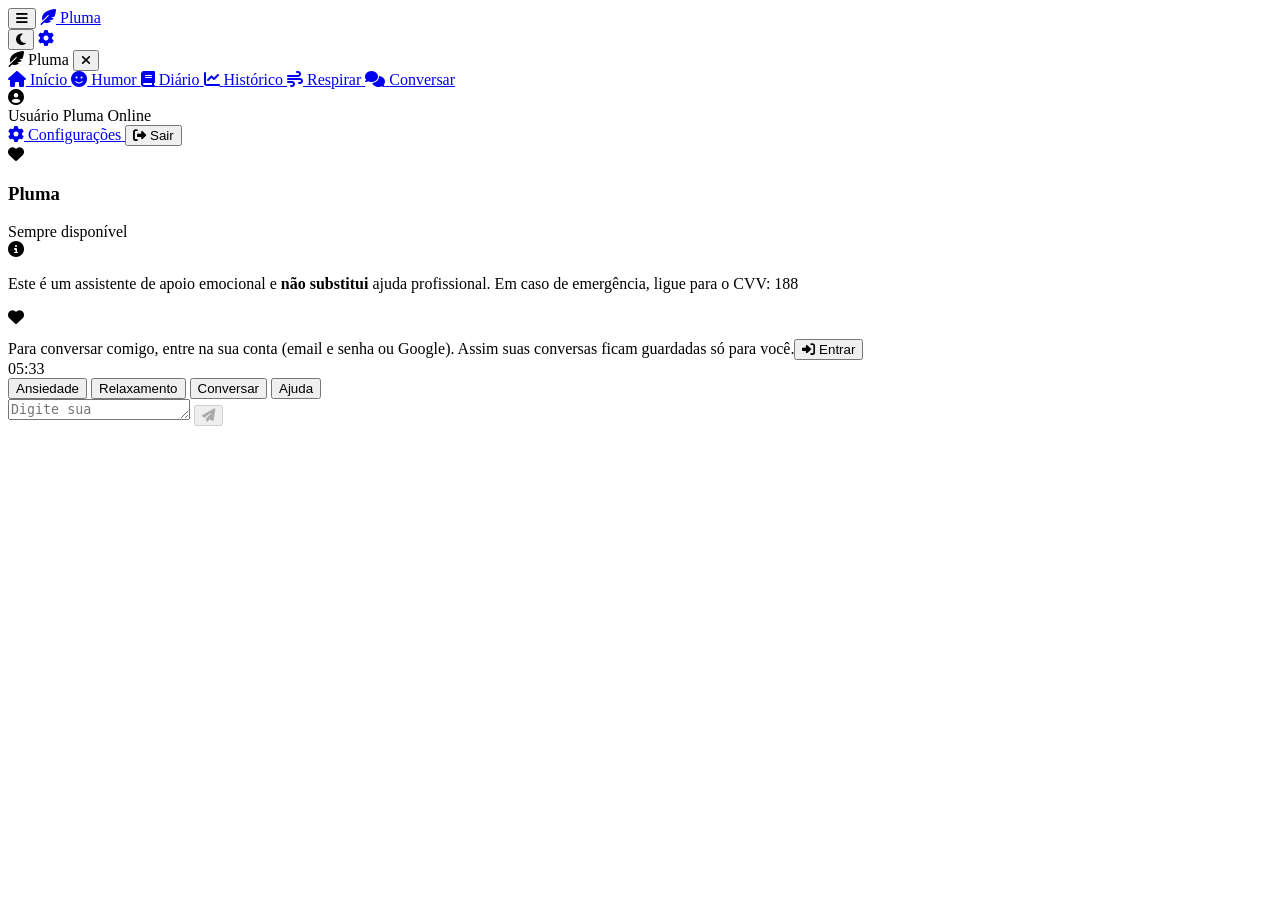
==== chat.html @ 3ab691ee "Merge pull request #3 from projetovivaleve-5org/feat/chat-ia-token Feat/chat ia token" ====
<!DOCTYPE html>
<html lang="pt-BR">
<head>
    <meta charset="UTF-8">
    <meta name="viewport" content="width=device-width, initial-scale=1.0, maximum-scale=1.0, user-scalable=no">
    <meta name="description" content="Pluma - Converse com nosso assistente de apoio emocional.">
    <meta name="theme-color" content="#9DC183">
    
    <title>Pluma - Chat de Apoio</title>
    
    <!-- Fonts -->
    <link rel="preconnect" href="https://fonts.googleapis.com">
    <link rel="preconnect" href="https://fonts.gstatic.com" crossorigin>
    <link href="https://fonts.googleapis.com/css2?family=Poppins:wght@300;400;500;600;700&family=Inter:wght@400;500;600&display=swap" rel="stylesheet">
    
    <!-- Font Awesome -->
    <link rel="stylesheet" href="https://cdnjs.cloudflare.com/ajax/libs/font-awesome/6.5.1/css/all.min.css">
    
    <!-- Styles -->
    <link rel="stylesheet" href="css/style.css">
    <link rel="stylesheet" href="css/chat.css">
    <link rel="stylesheet" href="css/responsive.css">
</head>
<body>
    <!-- Header -->
    <header class="header">
        <div class="header-content">
            <div class="header-left">
                <button class="icon-btn" id="menuToggle" aria-label="Abrir menu" aria-expanded="false" aria-controls="sideMenu">
                    <i class="fas fa-bars"></i>
                </button>
                <a href="index.html" class="logo">
                    <i class="fas fa-feather-alt"></i>
                    Pluma
                </a>
            </div>
            <div class="header-actions">
                <button class="icon-btn" id="themeToggle" aria-label="Alternar modo escuro">
                    <i class="fas fa-moon"></i>
                </button>
                <a href="config.html" class="icon-btn" aria-label="Configurações">
                    <i class="fas fa-cog"></i>
                </a>
            </div>
        </div>
    </header>

    <!-- Menu lateral -->
    <div class="menu-overlay" id="menuOverlay"></div>
    <nav class="side-menu" id="sideMenu" aria-label="Navegação principal" aria-hidden="true">
        <div class="side-menu-header">
            <span class="logo"><i class="fas fa-feather-alt"></i> Pluma</span>
            <button class="icon-btn" id="menuClose" aria-label="Fechar menu">
                <i class="fas fa-times"></i>
            </button>
        </div>

        <div class="side-menu-links">
            <a href="index.html" class="side-link">
                <i class="fas fa-home"></i>
                <span>Início</span>
            </a>
            <a href="humor.html" class="side-link">
                <i class="fas fa-smile"></i>
                <span>Humor</span>
            </a>
            <a href="diario.html" class="side-link">
                <i class="fas fa-book"></i>
                <span>Diário</span>
            </a>
            <a href="historico.html" class="side-link">
                <i class="fas fa-chart-line"></i>
                <span>Histórico</span>
            </a>
            <a href="respirar.html" class="side-link">
                <i class="fas fa-wind"></i>
                <span>Respirar</span>
            </a>
            <a href="chat.html" class="side-link active" aria-current="page">
                <i class="fas fa-comments"></i>
                <span>Conversar</span>
            </a>
        </div>

        <!-- Rodapé do menu -->
        <div class="side-menu-footer">
            <div class="user-profile-summary">
                <div class="user-avatar">
                    <i class="fas fa-user-circle"></i>
                </div>
                <div class="user-info">
                    <span class="user-name" id="sideUserName">Usuário Pluma</span>
                    <span class="user-status">Online</span>
                </div>
            </div>

            <div class="side-footer-actions">
                <a href="config.html" class="side-link">
                    <i class="fas fa-cog"></i>
                    <span>Configurações</span>
                </a>
                <button type="button" class="side-link logout-btn-side"
                    onclick="localStorage.removeItem('pluma_logged_in'); localStorage.removeItem('pluma_user'); window.location.href='login.html';">
                    <i class="fas fa-sign-out-alt"></i>
                    <span>Sair</span>
                </button>
            </div>
        </div>
    </nav>

<!-- Conteúdo Principal -->
    <main class="container">
        <div class="chat-container">
            <!-- Header do Chat -->
            <div class="chat-header">
                <div class="chat-avatar">
                    <i class="fas fa-heart"></i>
                </div>
                <div class="chat-info">
                    <h3>Pluma</h3>
                    <div class="chat-status">
                        <span class="status-dot"></span>
                        <span>Sempre disponível</span>
                    </div>
                </div>
            </div>

            <!-- Aviso -->
            <div class="chat-disclaimer">
                <i class="fas fa-info-circle"></i>
                <p>Este é um assistente de apoio emocional e <strong>não substitui</strong> ajuda profissional. 
                   Em caso de emergência, ligue para o CVV: 188</p>
            </div>

            <!-- Área de Mensagens -->
            <div class="chat-messages" id="chatMessages">
                <!-- Mensagem de boas-vindas -->
                <div class="welcome-message">
                    <span class="welcome-icon">🌸</span>
                    <h3 class="welcome-title">Olá! Eu sou a Pluma</h3>
                    <p class="welcome-text">
                        Estou aqui para te ouvir e oferecer apoio. 
                        Você pode me contar como está se sentindo ou fazer perguntas sobre bem-estar emocional.
                    </p>
                    
                    <!-- Ações Rápidas -->
                    <div class="quick-actions">
                        <button class="quick-action-btn" data-message="Estou me sentindo ansioso">
                            <i class="fas fa-heartbeat"></i>
                            Ansiedade
                        </button>
                        <button class="quick-action-btn" data-message="Estou triste hoje">
                            <i class="fas fa-cloud-rain"></i>
                            Tristeza
                        </button>
                        <button class="quick-action-btn" data-message="Preciso de ajuda">
                            <i class="fas fa-hands-helping"></i>
                            Ajuda
                        </button>
                    </div>
                </div>

                <!-- Indicador de digitando -->
                <div class="typing-indicator" id="typingIndicator">
                    <span class="typing-dot"></span>
                    <span class="typing-dot"></span>
                    <span class="typing-dot"></span>
                </div>
            </div>

            <!-- Sugestões -->
            <div class="chat-suggestions" id="chatSuggestions">
                <button class="suggestion-chip" data-message="Como lidar com a ansiedade?">Ansiedade</button>
                <button class="suggestion-chip" data-message="Técnicas de relaxamento">Relaxamento</button>
                <button class="suggestion-chip" data-message="Preciso conversar">Conversar</button>
                <button class="suggestion-chip" data-message="Links de ajuda">Ajuda</button>
            </div>

            <!-- Input de Mensagem -->
            <div class="chat-input-container">
                <textarea 
                    class="chat-input" 
                    id="chatInput" 
                    placeholder="Digite sua mensagem..."
                    rows="1"
                ></textarea>
                <button class="btn btn-primary send-btn" id="sendBtn" disabled aria-label="Enviar mensagem">
                    <i class="fas fa-paper-plane"></i>
                </button>
            </div>
        </div>
    </main>

    <!-- Scripts -->
    <script>
        // Nome do usuário no rodapé do menu
        document.addEventListener('DOMContentLoaded', function () {
            try {
                var user = JSON.parse(localStorage.getItem('pluma_user') || '{}');
                var el = document.getElementById('sideUserName');
                if (el && user.name) el.textContent = user.name;
            } catch (e) {}
        });
    </script>
    <script src="js/app.js"></script>
    <script src="js/sons.js"></script>
    <!-- ?v=3 evita que o navegador use uma versão antiga em cache -->
    <script src="js/api.js?v=4"></script>
    <script src="js/chat.js?v=4"></script>
</body>
</html>
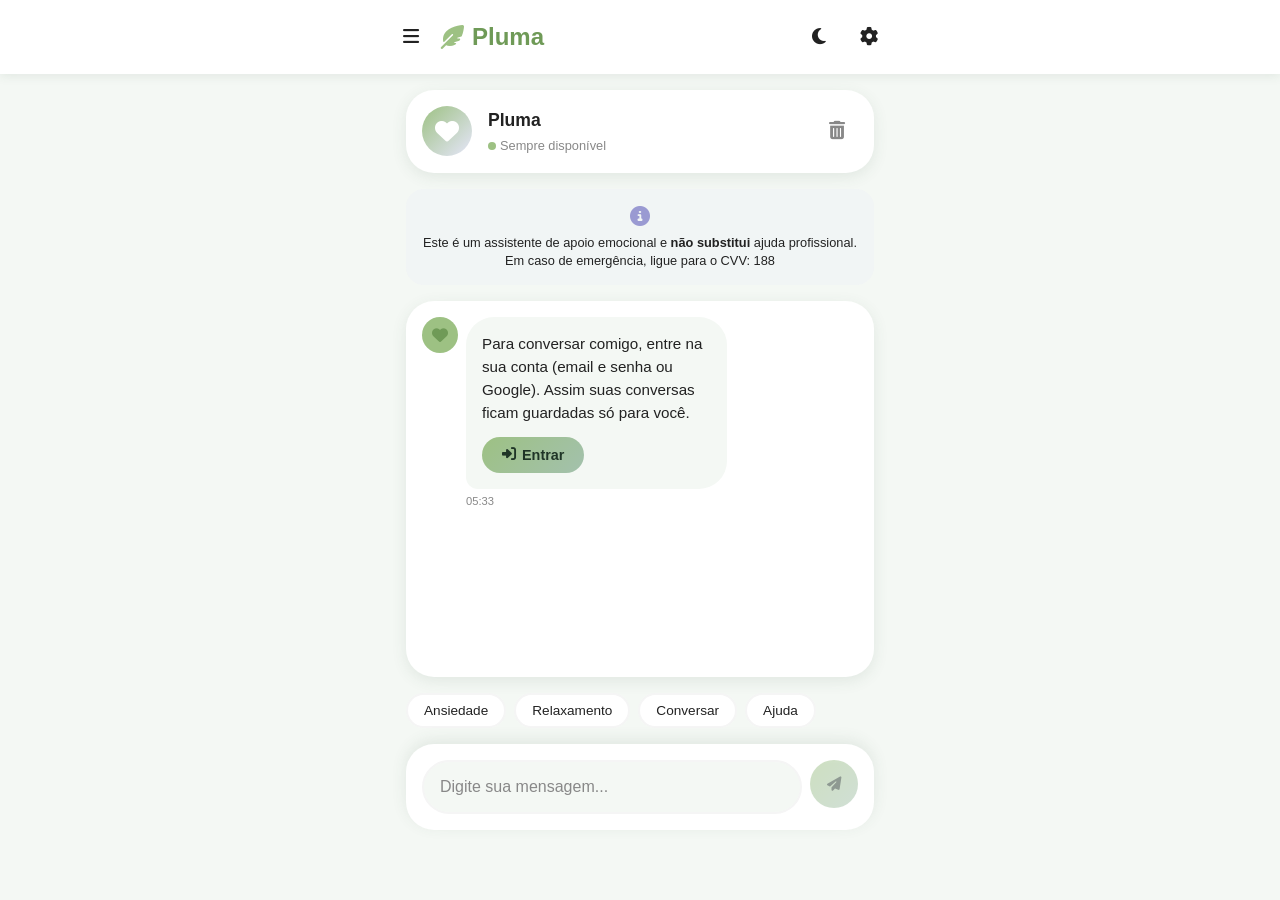
==== commit 6e5a2322: "feat(chat): botão para limpar a conversa com a Pluma - lixeira no cabeçalho do chat (aparece só quan" ====
--- a/chat.html
+++ b/chat.html
@@ -18,7 +18,7 @@
     
     <!-- Styles -->
     <link rel="stylesheet" href="css/style.css">
-    <link rel="stylesheet" href="css/chat.css">
+    <link rel="stylesheet" href="css/chat.css?v=2">
     <link rel="stylesheet" href="css/responsive.css">
 </head>
 <body>
@@ -123,6 +123,10 @@
                         <span>Sempre disponível</span>
                     </div>
                 </div>
+                <button type="button" class="icon-btn chat-limpar-btn" id="clearChatBtn"
+                        aria-label="Limpar conversa" title="Limpar conversa" hidden>
+                    <i class="fas fa-trash-alt"></i>
+                </button>
             </div>
 
             <!-- Aviso -->
@@ -205,7 +209,7 @@
     <script src="js/app.js"></script>
     <script src="js/sons.js"></script>
     <!-- ?v=3 evita que o navegador use uma versão antiga em cache -->
-    <script src="js/api.js?v=4"></script>
-    <script src="js/chat.js?v=4"></script>
+    <script src="js/api.js?v=6"></script>
+    <script src="js/chat.js?v=5"></script>
 </body>
 </html>
--- a/css/style.css
+++ b/css/style.css
@@ -0,0 +1,1359 @@
+/* ============================================
+   PLUMA - Estilos Principais
+   Plataforma de Apoio Emocional
+   ============================================ */
+
+/* Reset e Base */
+* {
+    margin: 0;
+    padding: 0;
+    box-sizing: border-box;
+}
+
+:root {
+    /* Paleta de Cores */
+    --verde-claro: #9DC183;
+    --lilas-claro: #E6E6FA;
+    --branco: #ffffff;
+    --fundo-suave: #F4F8F4;
+    --texto-escuro: #222222;
+    --verde-escuro: #6F9A57;
+    --lilas-escuro: #9A9AD2;
+    --cinza-claro: #f5f5f5;
+    --cinza-medio: #888888;
+    --sombra: rgba(60, 90, 70, 0.10);
+    --salvia: #A3C1AD;
+    --texto-sobre-cor: #1f3527;
+    
+    /* Tipografia */
+    --font-principal: 'Poppins', -apple-system, BlinkMacSystemFont, 'Segoe UI', sans-serif;
+    --font-secundaria: 'Inter', sans-serif;
+    
+    /* Espaçamentos */
+    --espacamento-xs: 0.25rem;
+    --espacamento-sm: 0.5rem;
+    --espacamento-md: 1rem;
+    --espacamento-lg: 1.5rem;
+    --espacamento-xl: 2rem;
+    --espacamento-xxl: 3rem;
+    
+    /* Bordas */
+    --borda-radius-sm: 12px;
+    --borda-radius-md: 18px;
+    --borda-radius-lg: 28px;
+    --borda-radius-xl: 40px;
+    
+    /* Transições */
+    --transicao-rapida: 0.2s ease;
+    --transicao-media: 0.3s ease;
+    --transicao-lenta: 0.5s ease;
+}
+
+/* Dark Mode */
+[data-theme="dark"] {
+    --verde-claro: #6F9A57;
+    --lilas-claro: #6E6EA8;
+    --branco: #1a1a2e;
+    --fundo-suave: #16213e;
+    --texto-escuro: #f0f0f0;
+    --cinza-claro: #2a2a4a;
+    --sombra: rgba(0, 0, 0, 0.3);
+}
+
+html {
+    font-size: 16px;
+    scroll-behavior: smooth;
+}
+
+body {
+    font-family: var(--font-principal);
+    background-color: var(--fundo-suave);
+    color: var(--texto-escuro);
+    line-height: 1.6;
+    min-height: 100vh;
+    padding-bottom: var(--espacamento-xl);
+    transition: background-color var(--transicao-media), color var(--transicao-media);
+}
+
+/* Loader / Splash Screen */
+.splash-screen {
+    position: fixed;
+    top: 0;
+    left: 0;
+    width: 100%;
+    height: 100%;
+    background: linear-gradient(135deg, var(--verde-claro), var(--lilas-claro));
+    display: flex;
+    flex-direction: column;
+    justify-content: center;
+    align-items: center;
+    z-index: 9999;
+    transition: opacity var(--transicao-lenta), visibility var(--transicao-lenta);
+}
+
+.splash-screen.hidden {
+    opacity: 0;
+    visibility: hidden;
+}
+
+.splash-screen .logo {
+    font-size: 3rem;
+    font-weight: 700;
+    color: var(--branco);
+    margin-bottom: var(--espacamento-md);
+    animation: pulse 2s infinite;
+}
+
+.splash-screen .loader {
+    width: 50px;
+    height: 50px;
+    border: 4px solid rgba(255, 255, 255, 0.3);
+    border-top-color: var(--branco);
+    border-radius: 50%;
+    animation: spin 1s linear infinite;
+}
+
+@keyframes spin {
+    to { transform: rotate(360deg); }
+}
+
+@keyframes pulse {
+    0%, 100% { transform: scale(1); }
+    50% { transform: scale(1.05); }
+}
+
+/* Container Principal */
+.container {
+    max-width: 500px;
+    margin: 0 auto;
+    padding: var(--espacamento-md);
+}
+
+/* Header */
+.header {
+    background: var(--branco);
+    padding: var(--espacamento-md) var(--espacamento-lg);
+    box-shadow: 0 2px 10px var(--sombra);
+    position: sticky;
+    top: 0;
+    z-index: 100;
+}
+
+.header-content {
+    max-width: 500px;
+    margin: 0 auto;
+    display: flex;
+    justify-content: space-between;
+    align-items: center;
+}
+
+.header .logo {
+    font-size: 1.5rem;
+    font-weight: 700;
+    color: var(--verde-escuro);
+    text-decoration: none;
+    display: flex;
+    align-items: center;
+    gap: var(--espacamento-sm);
+}
+
+.header .logo i {
+    color: var(--verde-claro);
+}
+
+/* Cards */
+.card {
+    background: var(--branco);
+    border-radius: var(--borda-radius-lg);
+    padding: var(--espacamento-lg);
+    margin-bottom: var(--espacamento-md);
+    box-shadow: 0 4px 15px var(--sombra);
+    transition: transform var(--transicao-rapida), box-shadow var(--transicao-rapida);
+}
+
+.card:hover {
+    transform: translateY(-3px);
+    box-shadow: 0 8px 25px var(--sombra);
+}
+
+.card-header {
+    display: flex;
+    align-items: center;
+    gap: var(--espacamento-md);
+    margin-bottom: var(--espacamento-md);
+}
+
+.card-icon {
+    width: 50px;
+    height: 50px;
+    border-radius: var(--borda-radius-md);
+    display: flex;
+    align-items: center;
+    justify-content: center;
+    font-size: 1.5rem;
+}
+
+.card-icon.verde {
+    background: linear-gradient(135deg, var(--verde-claro), #C4DDB0);
+    color: var(--verde-escuro);
+}
+
+.card-icon.lilas {
+    background: linear-gradient(135deg, var(--lilas-claro), #D3D3F0);
+    color: var(--lilas-escuro);
+}
+
+.card-title {
+    font-size: 1.1rem;
+    font-weight: 600;
+    color: var(--texto-escuro);
+}
+
+.card-subtitle {
+    font-size: 0.85rem;
+    color: var(--cinza-medio);
+}
+
+/* Botões */
+.btn {
+    display: inline-flex;
+    align-items: center;
+    justify-content: center;
+    gap: var(--espacamento-sm);
+    padding: var(--espacamento-md) var(--espacamento-xl);
+    border: none;
+    border-radius: var(--borda-radius-xl);
+    font-family: var(--font-principal);
+    font-size: 1rem;
+    font-weight: 600;
+    cursor: pointer;
+    transition: all var(--transicao-rapida);
+    text-decoration: none;
+}
+
+.btn-primary {
+    background: linear-gradient(135deg, var(--verde-claro), var(--verde-escuro));
+    color: var(--branco);
+}
+
+.btn-primary:hover {
+    transform: translateY(-2px);
+    box-shadow: 0 5px 20px rgba(157, 193, 131, 0.4);
+}
+
+.btn-secondary {
+    background: linear-gradient(135deg, var(--lilas-claro), var(--lilas-escuro));
+    color: var(--branco);
+}
+
+.btn-secondary:hover {
+    transform: translateY(-2px);
+    box-shadow: 0 5px 20px rgba(230, 230, 250, 0.4);
+}
+
+.btn-outline {
+    background: transparent;
+    border: 2px solid var(--verde-claro);
+    color: var(--verde-escuro);
+}
+
+.btn-outline:hover {
+    background: var(--verde-claro);
+    color: var(--branco);
+}
+
+.btn-block {
+    width: 100%;
+}
+
+.btn-sm {
+    padding: var(--espacamento-sm) var(--espacamento-md);
+    font-size: 0.875rem;
+}
+
+/* Inputs */
+.form-group {
+    margin-bottom: var(--espacamento-md);
+}
+
+.form-label {
+    display: block;
+    margin-bottom: var(--espacamento-sm);
+    font-weight: 500;
+    color: var(--texto-escuro);
+}
+
+.form-input {
+    width: 100%;
+    padding: var(--espacamento-md);
+    border: 2px solid var(--cinza-claro);
+    border-radius: var(--borda-radius-md);
+    font-family: var(--font-principal);
+    font-size: 1rem;
+    transition: border-color var(--transicao-rapida), box-shadow var(--transicao-rapida);
+    background: var(--branco);
+    color: var(--texto-escuro);
+}
+
+.form-input:focus {
+    outline: none;
+    border-color: var(--verde-claro);
+    box-shadow: 0 0 0 4px rgba(157, 193, 131, 0.2);
+}
+
+.form-input::placeholder {
+    color: var(--cinza-medio);
+}
+
+.input-icon-wrapper {
+    position: relative;
+}
+
+.input-icon-wrapper .form-input {
+    padding-left: 45px;
+}
+
+.input-icon-wrapper i {
+    position: absolute;
+    left: 15px;
+    top: 50%;
+    transform: translateY(-50%);
+    color: var(--cinza-medio);
+}
+
+/* Textarea */
+.form-textarea {
+    width: 100%;
+    min-height: 120px;
+    padding: var(--espacamento-md);
+    border: 2px solid var(--cinza-claro);
+    border-radius: var(--borda-radius-md);
+    font-family: var(--font-principal);
+    font-size: 1rem;
+    resize: vertical;
+    transition: border-color var(--transicao-rapida);
+    background: var(--branco);
+    color: var(--texto-escuro);
+}
+
+.form-textarea:focus {
+    outline: none;
+    border-color: var(--verde-claro);
+    box-shadow: 0 0 0 4px rgba(157, 193, 131, 0.2);
+}
+
+/* Seções */
+.section {
+    margin-bottom: var(--espacamento-xl);
+}
+
+.section-title {
+    font-size: 1.25rem;
+    font-weight: 600;
+    margin-bottom: var(--espacamento-md);
+    color: var(--texto-escuro);
+}
+
+.section-subtitle {
+    font-size: 0.9rem;
+    color: var(--cinza-medio);
+    margin-bottom: var(--espacamento-lg);
+}
+
+/* Grid de Cards */
+.cards-grid {
+    display: grid;
+    grid-template-columns: repeat(2, 1fr);
+    gap: var(--espacamento-md);
+}
+
+/* Badge */
+.badge {
+    display: inline-block;
+    padding: var(--espacamento-xs) var(--espacamento-sm);
+    border-radius: var(--borda-radius-sm);
+    font-size: 0.75rem;
+    font-weight: 600;
+}
+
+.badge-verde {
+    background: rgba(157, 193, 131, 0.2);
+    color: var(--verde-escuro);
+}
+
+.badge-lilas {
+    background: rgba(230, 230, 250, 0.4);
+    color: var(--lilas-escuro);
+}
+
+/* Alertas */
+.alert {
+    padding: var(--espacamento-md);
+    border-radius: var(--borda-radius-md);
+    margin-bottom: var(--espacamento-md);
+    display: flex;
+    align-items: flex-start;
+    gap: var(--espacamento-md);
+}
+
+.alert-info {
+    background: rgba(157, 193, 131, 0.15);
+    border-left: 4px solid var(--verde-claro);
+}
+
+.alert-warning {
+    background: rgba(230, 230, 250, 0.3);
+    border-left: 4px solid var(--lilas-claro);
+}
+
+.alert i {
+    font-size: 1.25rem;
+    color: var(--verde-escuro);
+}
+
+.alert-content {
+    flex: 1;
+}
+
+.alert-title {
+    font-weight: 600;
+    margin-bottom: var(--espacamento-xs);
+}
+
+.alert-text {
+    font-size: 0.9rem;
+    color: var(--cinza-medio);
+}
+
+/* Mensagem Motivacional */
+.motivational-box {
+    background: linear-gradient(135deg, var(--verde-claro), var(--lilas-claro));
+    border-radius: var(--borda-radius-lg);
+    padding: var(--espacamento-xl);
+    text-align: center;
+    margin-bottom: var(--espacamento-lg);
+    position: relative;
+    overflow: hidden;
+}
+
+.motivational-box::before {
+    content: '"';
+    position: absolute;
+    top: -20px;
+    left: 20px;
+    font-size: 8rem;
+    opacity: 0.1;
+    font-family: Georgia, serif;
+}
+
+.motivational-text {
+    font-size: 1.1rem;
+    font-weight: 500;
+    color: var(--texto-escuro);
+    line-height: 1.6;
+    position: relative;
+    z-index: 1;
+}
+
+.motivational-author {
+    font-size: 0.85rem;
+    color: var(--texto-escuro);
+    opacity: 0.7;
+    margin-top: var(--espacamento-sm);
+}
+
+/* Links Úteis / Cards em Grade */
+.useful-links {
+    display: grid;
+    grid-template-columns: repeat(2, 1fr);
+    gap: var(--espacamento-md);
+}
+
+.useful-link {
+    display: flex;
+    flex-direction: column;
+    align-items: flex-start;
+    gap: var(--espacamento-md);
+    padding: var(--espacamento-lg);
+    background: var(--branco);
+    border-radius: var(--borda-radius-lg);
+    text-decoration: none;
+    color: var(--texto-escuro);
+    transition: all var(--transicao-rapida);
+    box-shadow: 0 4px 15px var(--sombra);
+    border: 1px solid rgba(163, 193, 173, 0.25);
+}
+
+.useful-link:hover {
+    transform: translateY(-4px);
+    box-shadow: 0 8px 25px var(--sombra);
+    border-color: var(--verde-claro);
+}
+
+.useful-link i {
+    width: 48px;
+    height: 48px;
+    border-radius: var(--borda-radius-md);
+    display: flex;
+    align-items: center;
+    justify-content: center;
+    background: var(--verde-claro);
+    color: var(--branco);
+    font-size: 1.25rem;
+    box-shadow: 0 4px 10px rgba(157, 193, 131, 0.3);
+}
+
+.useful-link-content {
+    display: flex;
+    flex-direction: column;
+    gap: var(--espacamento-xs);
+}
+
+.useful-link-title {
+    font-weight: 600;
+    font-size: 1rem;
+}
+
+.useful-link-description {
+    font-size: 0.85rem;
+    color: var(--cinza-medio);
+    line-height: 1.4;
+}
+
+/* Responsividade para telas menores (celular) */
+@media screen and (max-width: 480px) {
+    .useful-links {
+        grid-template-columns: 1fr;
+    }
+}
+/* Disclaimer */
+.disclaimer {
+    background: rgba(230, 230, 250, 0.2);
+    border: 1px solid var(--lilas-claro);
+    border-radius: var(--borda-radius-md);
+    padding: var(--espacamento-md);
+    margin: var(--espacamento-lg) 0;
+    text-align: center;
+}
+
+.disclaimer i {
+    color: var(--lilas-escuro);
+    font-size: 1.5rem;
+    margin-bottom: var(--espacamento-sm);
+}
+
+.disclaimer-text {
+    font-size: 0.85rem;
+    color: var(--texto-escuro);
+    line-height: 1.5;
+}
+
+/* Animações */
+@keyframes fadeIn {
+    from {
+        opacity: 0;
+        transform: translateY(20px);
+    }
+    to {
+        opacity: 1;
+        transform: translateY(0);
+    }
+}
+
+@keyframes slideUp {
+    from {
+        opacity: 0;
+        transform: translateY(30px);
+    }
+    to {
+        opacity: 1;
+        transform: translateY(0);
+    }
+}
+
+.fade-in {
+    animation: fadeIn var(--transicao-media) ease-out;
+}
+
+.slide-up {
+    animation: slideUp var(--transicao-lenta) ease-out;
+}
+
+/* Empty State */
+.empty-state {
+    text-align: center;
+    padding: var(--espacamento-xxl);
+}
+
+.empty-state i {
+    font-size: 4rem;
+    color: var(--cinza-claro);
+    margin-bottom: var(--espacamento-md);
+}
+
+.empty-state-title {
+    font-size: 1.1rem;
+    font-weight: 600;
+    color: var(--texto-escuro);
+    margin-bottom: var(--espacamento-sm);
+}
+
+.empty-state-text {
+    font-size: 0.9rem;
+    color: var(--cinza-medio);
+}
+
+/* Divider */
+.divider {
+    height: 1px;
+    background: var(--cinza-claro);
+    margin: var(--espacamento-lg) 0;
+}
+
+/* Toggle Switch */
+.toggle-wrapper {
+    display: flex;
+    align-items: center;
+    justify-content: space-between;
+    padding: var(--espacamento-md);
+    background: var(--branco);
+    border-radius: var(--borda-radius-md);
+    margin-bottom: var(--espacamento-sm);
+}
+
+.toggle-label {
+    display: flex;
+    align-items: center;
+    gap: var(--espacamento-md);
+}
+
+.toggle-label i {
+    width: 40px;
+    height: 40px;
+    border-radius: 50%;
+    display: flex;
+    align-items: center;
+    justify-content: center;
+    background: var(--cinza-claro);
+    color: var(--texto-escuro);
+}
+
+.toggle-switch {
+    position: relative;
+    width: 52px;
+    height: 28px;
+}
+
+.toggle-switch input {
+    opacity: 0;
+    width: 0;
+    height: 0;
+}
+
+.toggle-slider {
+    position: absolute;
+    cursor: pointer;
+    top: 0;
+    left: 0;
+    right: 0;
+    bottom: 0;
+    background: var(--cinza-claro);
+    border-radius: 28px;
+    transition: var(--transicao-rapida);
+}
+
+.toggle-slider::before {
+    content: '';
+    position: absolute;
+    width: 22px;
+    height: 22px;
+    left: 3px;
+    bottom: 3px;
+    background: var(--branco);
+    border-radius: 50%;
+    transition: var(--transicao-rapida);
+    box-shadow: 0 2px 4px rgba(0, 0, 0, 0.2);
+}
+
+.toggle-switch input:checked + .toggle-slider {
+    background: var(--verde-claro);
+}
+
+.toggle-switch input:checked + .toggle-slider::before {
+    transform: translateX(24px);
+}
+
+/* Utilitários */
+.text-center { text-align: center; }
+.text-left { text-align: left; }
+.text-right { text-align: right; }
+
+.mb-sm { margin-bottom: var(--espacamento-sm); }
+.mb-md { margin-bottom: var(--espacamento-md); }
+.mb-lg { margin-bottom: var(--espacamento-lg); }
+.mb-xl { margin-bottom: var(--espacamento-xl); }
+
+.mt-sm { margin-top: var(--espacamento-sm); }
+.mt-md { margin-top: var(--espacamento-md); }
+.mt-lg { margin-top: var(--espacamento-lg); }
+.mt-xl { margin-top: var(--espacamento-xl); }
+
+.flex { display: flex; }
+.flex-center { display: flex; align-items: center; justify-content: center; }
+.flex-between { display: flex; align-items: center; justify-content: space-between; }
+.flex-column { flex-direction: column; }
+.gap-sm { gap: var(--espacamento-sm); }
+.gap-md { gap: var(--espacamento-md); }
+
+.w-full { width: 100%; }
+.h-full { height: 100%; }
+
+.hidden { display: none !important; }
+.visible { display: block !important; }
+
+
+/* ============================================
+   HEADER: menu | logo | modo escuro + config
+   ============================================ */
+.header-left,
+.header-actions {
+    display: flex;
+    align-items: center;
+    gap: var(--espacamento-sm);
+}
+
+.icon-btn {
+    width: 42px;
+    height: 42px;
+    display: inline-flex;
+    align-items: center;
+    justify-content: center;
+    background: transparent;
+    border: none;
+    border-radius: 50%;
+    color: var(--texto-escuro);
+    font-size: 1.15rem;
+    cursor: pointer;
+    text-decoration: none;
+    transition: background var(--transicao-rapida), color var(--transicao-rapida);
+}
+
+.icon-btn:hover,
+.icon-btn.active {
+    background: rgba(157, 193, 131, 0.18);
+    color: var(--verde-escuro);
+}
+
+.icon-btn:focus-visible,
+.side-link:focus-visible {
+    outline: 3px solid var(--verde-claro);
+    outline-offset: 2px;
+}
+
+/* ============================================
+   MENU LATERAL
+   ============================================ */
+.menu-overlay {
+    position: fixed;
+    inset: 0;
+    background: rgba(0, 0, 0, 0.45);
+    opacity: 0;
+    visibility: hidden;
+    transition: opacity var(--transicao-media), visibility var(--transicao-media);
+    z-index: 1500;
+}
+
+.menu-overlay.open {
+    opacity: 1;
+    visibility: visible;
+}
+
+.side-menu {
+    position: fixed;
+    top: 0;
+    left: 0;
+    bottom: 0;
+    width: min(280px, 82vw);
+    background: var(--branco);
+    box-shadow: 4px 0 24px var(--sombra);
+    transform: translateX(-100%);
+    visibility: hidden;
+    transition: transform var(--transicao-media), visibility var(--transicao-media);
+    z-index: 1600;
+    display: flex;
+    flex-direction: column;
+    overflow-y: auto;
+}
+
+.side-menu.open {
+    transform: translateX(0);
+    visibility: visible;
+}
+
+.side-menu-header {
+    display: flex;
+    align-items: center;
+    justify-content: space-between;
+    padding: var(--espacamento-md) var(--espacamento-lg);
+}
+
+.side-menu-header .logo {
+    font-size: 1.5rem;
+    font-weight: 700;
+    color: var(--verde-escuro);
+    display: flex;
+    align-items: center;
+    gap: var(--espacamento-sm);
+}
+
+.side-menu-header .logo i {
+    color: var(--verde-claro);
+}
+
+.side-menu-links {
+    display: flex;
+    flex-direction: column;
+    gap: var(--espacamento-xs);
+    padding: var(--espacamento-sm) var(--espacamento-md);
+}
+
+.side-link {
+    display: flex;
+    align-items: center;
+    gap: var(--espacamento-md);
+    padding: var(--espacamento-md);
+    border-radius: var(--borda-radius-md);
+    color: var(--texto-escuro);
+    text-decoration: none;
+    font-weight: 500;
+    transition: background var(--transicao-rapida), color var(--transicao-rapida);
+}
+
+.side-link i {
+    width: 24px;
+    text-align: center;
+    font-size: 1.1rem;
+    color: var(--cinza-medio);
+}
+
+.side-link:hover {
+    background: rgba(157, 193, 131, 0.12);
+}
+
+.side-link.active {
+    background: rgba(157, 193, 131, 0.2);
+    color: var(--verde-escuro);
+}
+
+.side-link.active i {
+    color: var(--verde-escuro);
+}
+
+body.menu-open {
+    overflow: hidden;
+}
+
+/* Data (página Humor), agora abaixo do header */
+.date-bar {
+    padding-bottom: 0;
+}
+
+
+/* ============================================
+   TEMA 2 — paleta #A3C1AD · #9DC183 · #E6E6FA
+   cards mais arredondados e modernos
+   ============================================ */
+.splash-screen { background: linear-gradient(135deg, #A3C1AD, #E6E6FA); }
+.splash-screen .logo { color: #2f4a38; }
+
+.btn-primary {
+    background: linear-gradient(135deg, #9DC183, #A3C1AD);
+    color: var(--texto-sobre-cor);
+}
+.btn-secondary {
+    background: linear-gradient(135deg, #E6E6FA, #C9C9EE);
+    color: #2d2d5a;
+}
+.btn-outline:hover { color: var(--texto-sobre-cor); }
+
+.motivational-box {
+    background: linear-gradient(135deg, #A3C1AD 0%, #9DC183 55%, #E6E6FA 130%);
+    border-radius: 32px;
+    box-shadow: 0 12px 32px rgba(157, 193, 131, 0.35);
+}
+.motivational-box .motivational-text,
+.motivational-box .motivational-author { color: #1f3527; }
+
+/* Cards gerais */
+.card {
+    border-radius: 28px;
+    border: 1px solid rgba(163, 193, 173, 0.25);
+    box-shadow: 0 10px 30px var(--sombra);
+}
+.card:hover { transform: translateY(-4px); box-shadow: 0 16px 38px var(--sombra); }
+.card:active { transform: scale(0.98); }
+a.card { text-decoration: none; color: inherit; }
+
+/* Acesso rápido */
+.cards-grid { gap: var(--espacamento-md); }
+.cards-grid .card {
+    display: flex;
+    flex-direction: column;
+    margin-bottom: 0;
+    padding: 20px;
+    position: relative;
+    overflow: hidden;
+}
+.cards-grid .card-header { margin-bottom: 14px; }
+.cards-grid .card-icon {
+    width: 56px;
+    height: 56px;
+    border-radius: 20px;
+    font-size: 1.5rem;
+    box-shadow: 0 6px 14px rgba(157, 193, 131, 0.25);
+}
+.cards-grid .card:has(.card-icon.verde) {
+    background: linear-gradient(160deg, var(--branco) 40%, rgba(163, 193, 173, 0.35));
+}
+.cards-grid .card:has(.card-icon.lilas) {
+    background: linear-gradient(160deg, var(--branco) 40%, rgba(230, 230, 250, 0.7));
+}
+[data-theme="dark"] .cards-grid .card:has(.card-icon.verde) {
+    background: linear-gradient(160deg, var(--branco) 40%, rgba(163, 193, 173, 0.18));
+}
+[data-theme="dark"] .cards-grid .card:has(.card-icon.lilas) {
+    background: linear-gradient(160deg, var(--branco) 40%, rgba(230, 230, 250, 0.14));
+}
+.cards-grid .card-title { font-size: 1.05rem; }
+
+/* Card largo horizontal (Conversar) */
+.cards-grid .card-wide {
+    grid-column: 1 / -1;
+    flex-direction: row;
+    align-items: center;
+    gap: 16px;
+}
+.cards-grid .card-wide .card-header { margin-bottom: 0; }
+.cards-grid .card-wide::after {
+    content: "\f054";
+    font-family: "Font Awesome 6 Free";
+    font-weight: 900;
+    margin-left: auto;
+    color: var(--verde-escuro);
+    font-size: 0.9rem;
+}
+
+/* ---------- Registrar Humor: card em destaque ---------- */
+.cards-grid .card-humor {
+    grid-column: 1 / -1;
+    flex-direction: row;
+    align-items: center;
+    gap: 18px;
+    padding: 24px;
+    border: none;
+    border-radius: 32px;
+    background: linear-gradient(135deg, #A3C1AD 0%, #9DC183 60%, #E6E6FA 140%);
+    box-shadow: 0 14px 34px rgba(157, 193, 131, 0.4);
+}
+.cards-grid .card-humor::before,
+.cards-grid .card-humor::after {
+    content: "";
+    position: absolute;
+    border-radius: 50%;
+    background: rgba(255, 255, 255, 0.22);
+    pointer-events: none;
+}
+.cards-grid .card-humor::before { width: 150px; height: 150px; right: -40px; top: -50px; }
+.cards-grid .card-humor::after  { width: 90px; height: 90px; right: 40px; bottom: -45px; }
+.cards-grid .card-humor:hover { box-shadow: 0 20px 44px rgba(157, 193, 131, 0.5); }
+
+.humor-badge {
+    flex-shrink: 0;
+    width: 76px;
+    height: 76px;
+    border-radius: 50%;
+    background: rgba(255, 255, 255, 0.6);
+    display: flex;
+    align-items: center;
+    justify-content: center;
+    font-size: 2.4rem;
+    box-shadow: 0 8px 20px rgba(31, 53, 39, 0.12);
+    animation: humor-float 3.2s ease-in-out infinite;
+}
+@keyframes humor-float {
+    0%, 100% { transform: translateY(0); }
+    50% { transform: translateY(-5px); }
+}
+.humor-body { position: relative; z-index: 1; min-width: 0; }
+.cards-grid .card-humor .card-title { color: #1f3527; font-size: 1.2rem; }
+.cards-grid .card-humor .card-subtitle { color: rgba(31, 53, 39, 0.75); }
+.humor-faces { display: flex; gap: 6px; margin-top: 12px; flex-wrap: wrap; }
+.humor-faces span {
+    width: 34px;
+    height: 34px;
+    border-radius: 50%;
+    background: rgba(255, 255, 255, 0.55);
+    display: flex;
+    align-items: center;
+    justify-content: center;
+    font-size: 1.1rem;
+    transition: transform var(--transicao-rapida);
+}
+.card-humor:hover .humor-faces span { transform: translateY(-3px) scale(1.1); }
+.card-humor:hover .humor-faces span:nth-child(2) { transition-delay: 0.04s; }
+.card-humor:hover .humor-faces span:nth-child(3) { transition-delay: 0.08s; }
+.card-humor:hover .humor-faces span:nth-child(4) { transition-delay: 0.12s; }
+.card-humor:hover .humor-faces span:nth-child(5) { transition-delay: 0.16s; }
+.humor-cta {
+    display: inline-flex;
+    align-items: center;
+    gap: 8px;
+    margin-top: 14px;
+    padding: 9px 18px;
+    border-radius: 999px;
+    background: #fff;
+    color: #3d6b2f;
+    font-weight: 600;
+    font-size: 0.9rem;
+    box-shadow: 0 6px 16px rgba(31, 53, 39, 0.12);
+}
+.card-humor:hover .humor-cta i { transform: translateX(3px); }
+.humor-cta i { transition: transform var(--transicao-rapida); }
+
+@media (max-width: 380px) {
+    .cards-grid .card-humor { flex-direction: column; align-items: flex-start; }
+}
+@media (prefers-reduced-motion: reduce) {
+    .humor-badge { animation: none; }
+}
+
+
+/* ============================================
+   BOTÕES MENORES
+   ============================================ */
+.btn {
+    padding: 10px 20px;
+    font-size: 0.9rem;
+    gap: 6px;
+}
+.btn-sm {
+    padding: 6px 12px;
+    font-size: 0.8rem;
+}
+.btn.new-entry-btn {
+    padding: 8px 14px;
+    font-size: 0.85rem;
+}
+
+/* ============================================
+   CARDS MINI (mesmo estilo do Registrar Humor)
+   ============================================ */
+.cards-grid .card.card-mini {
+    position: relative;
+    display: flex;
+    flex-direction: column;
+    align-items: flex-start;
+    gap: 2px;
+    width: 100%;
+    min-height: 118px;
+    padding: 14px 14px 12px;
+    border: none;
+    border-radius: 24px;
+    overflow: hidden;
+    text-align: left;
+    font: inherit;
+    cursor: pointer;
+    color: #1f3527;
+    box-shadow: 0 8px 22px rgba(157, 193, 131, 0.28);
+}
+.cards-grid .card.card-mini::before {
+    content: "";
+    position: absolute;
+    width: 90px;
+    height: 90px;
+    right: -26px;
+    top: -30px;
+    border-radius: 50%;
+    background: rgba(255, 255, 255, 0.28);
+    pointer-events: none;
+}
+.cards-grid .card.card-mini .card-title {
+    font-size: 0.95rem;
+    line-height: 1.25;
+    color: #1f3527;
+    position: relative;
+}
+.cards-grid .card.card-mini .card-subtitle {
+    font-size: 0.74rem;
+    line-height: 1.3;
+    color: rgba(31, 53, 39, 0.72);
+    position: relative;
+    padding-right: 26px;
+}
+.mini-badge {
+    width: 40px;
+    height: 40px;
+    margin-bottom: 8px;
+    border-radius: 50%;
+    background: rgba(255, 255, 255, 0.6);
+    display: flex;
+    align-items: center;
+    justify-content: center;
+    font-size: 1.3rem;
+    box-shadow: 0 4px 10px rgba(31, 53, 39, 0.1);
+    position: relative;
+}
+.mini-go {
+    position: absolute;
+    right: 12px;
+    bottom: 10px;
+    width: 26px;
+    height: 26px;
+    border-radius: 50%;
+    background: rgba(255, 255, 255, 0.7);
+    color: #3d6b2f;
+    display: flex;
+    align-items: center;
+    justify-content: center;
+    font-size: 0.85rem;
+    font-weight: 700;
+    transition: transform var(--transicao-rapida);
+}
+.card-mini:hover .mini-go { transform: translateX(3px); }
+
+.cards-grid .card.mini-lilas  { background: linear-gradient(135deg, #E6E6FA 0%, #CFCFF0 100%); }
+.cards-grid .card.mini-salvia { background: linear-gradient(135deg, #A3C1AD 0%, #C3D9CA 100%); }
+.cards-grid .card.mini-verde  { background: linear-gradient(135deg, #9DC183 0%, #C2DBAF 100%); }
+.cards-grid .card.mini-sons   { background: linear-gradient(135deg, #E6E6FA 0%, #A3C1AD 100%); }
+
+/* ============================================
+   SONS RELAXANTES — botão no header + painel
+   ============================================ */
+.icon-btn { position: relative; }
+.icon-btn.tocando { color: var(--verde-escuro); background: rgba(157, 193, 131, 0.22); }
+.icon-btn.tocando::after {
+    content: "";
+    position: absolute;
+    top: 6px;
+    right: 6px;
+    width: 8px;
+    height: 8px;
+    border-radius: 50%;
+    background: var(--verde-claro);
+    animation: som-pulso 1.6s ease-in-out infinite;
+}
+@keyframes som-pulso {
+    0%, 100% { transform: scale(1); opacity: 1; }
+    50% { transform: scale(1.5); opacity: 0.5; }
+}
+
+.som-panel {
+    position: fixed;
+    top: 66px;
+    right: 12px;
+    width: min(340px, calc(100vw - 24px));
+    max-height: calc(100vh - 90px);
+    overflow-y: auto;
+    padding: 18px;
+    border-radius: 28px;
+    background: var(--branco);
+    color: var(--texto-escuro);
+    border: 1px solid rgba(163, 193, 173, 0.3);
+    box-shadow: 0 20px 50px rgba(0, 0, 0, 0.22);
+    z-index: 1700;
+    opacity: 0;
+    visibility: hidden;
+    transform: translateY(-8px) scale(0.98);
+    transform-origin: top right;
+    transition: opacity var(--transicao-rapida), transform var(--transicao-rapida), visibility var(--transicao-rapida);
+}
+.som-panel.open { opacity: 1; visibility: visible; transform: none; }
+
+.som-head {
+    display: flex;
+    align-items: center;
+    justify-content: space-between;
+    margin-bottom: 4px;
+}
+.som-head strong { font-size: 1.05rem; }
+.som-status {
+    min-height: 1.2em;
+    margin-bottom: 12px;
+    font-size: 0.78rem;
+    color: var(--cinza-medio);
+}
+.som-lista { display: flex; flex-direction: column; gap: 8px; }
+.som-item {
+    display: flex;
+    align-items: center;
+    gap: 12px;
+    width: 100%;
+    padding: 10px 12px;
+    border: 2px solid transparent;
+    border-radius: 20px;
+    background: var(--cinza-claro);
+    color: inherit;
+    font: inherit;
+    text-align: left;
+    cursor: pointer;
+    transition: background var(--transicao-rapida), border-color var(--transicao-rapida), transform var(--transicao-rapida);
+}
+.som-item:hover { transform: translateY(-1px); }
+.som-item[aria-pressed="true"] {
+    background: rgba(157, 193, 131, 0.25);
+    border-color: var(--verde-claro);
+}
+.som-emoji {
+    flex-shrink: 0;
+    width: 42px;
+    height: 42px;
+    border-radius: 50%;
+    background: linear-gradient(135deg, #E6E6FA, #A3C1AD);
+    display: flex;
+    align-items: center;
+    justify-content: center;
+    font-size: 1.3rem;
+}
+.som-texto { display: flex; flex-direction: column; min-width: 0; flex: 1; }
+.som-nome { font-weight: 600; font-size: 0.92rem; }
+.som-desc { font-size: 0.75rem; color: var(--cinza-medio); }
+.som-eq { display: none; align-items: flex-end; gap: 2px; height: 16px; }
+.som-item[aria-pressed="true"] .som-eq { display: flex; }
+.som-eq i {
+    width: 3px;
+    height: 100%;
+    border-radius: 2px;
+    background: var(--verde-escuro);
+    transform-origin: bottom;
+    animation: som-eq 1s ease-in-out infinite;
+}
+.som-eq i:nth-child(2) { animation-delay: 0.2s; }
+.som-eq i:nth-child(3) { animation-delay: 0.4s; }
+@keyframes som-eq {
+    0%, 100% { transform: scaleY(0.3); }
+    50% { transform: scaleY(1); }
+}
+.som-controles {
+    display: flex;
+    align-items: center;
+    gap: 10px;
+    margin-top: 14px;
+}
+.som-controles input[type="range"] { flex: 1; accent-color: var(--verde-escuro); }
+.som-vol-ico { font-size: 1rem; }
+.som-parar {
+    padding: 6px 14px;
+    border: 2px solid var(--verde-claro);
+    border-radius: 999px;
+    background: transparent;
+    color: var(--verde-escuro);
+    font: inherit;
+    font-size: 0.8rem;
+    font-weight: 600;
+    cursor: pointer;
+}
+.som-parar:hover { background: var(--verde-claro); color: var(--texto-sobre-cor); }
+.som-parar:disabled { opacity: 0.4; cursor: default; }
+@media (prefers-reduced-motion: reduce) {
+    .som-eq i, .icon-btn.tocando::after { animation: none; }
+}
+
+/* Estilização dos ícones do Font Awesome nas badges */
+.mini-badge i,
+.humor-badge i,
+.humor-faces span i {
+    color: var(--verde-escuro);
+    font-size: 1.1rem;
+}
+
+.humor-badge i {
+    font-size: 2.2rem;
+    color: #1f3527;
+}
+
+.humor-faces span {
+    display: flex;
+    align-items: center;
+    justify-content: center;
+}
+/* Rodapé do Menu Lateral */
+.side-menu {
+    display: flex;
+    flex-direction: column;
+}
+
+.side-menu-links {
+    flex: 1;
+    overflow-y: auto;
+}
+
+.side-menu-footer {
+    padding: var(--espacamento-md);
+    border-top: 1px solid rgba(255, 255, 255, 0.1);
+    display: flex;
+    flex-direction: column;
+    gap: var(--espacamento-md);
+    margin-top: auto;
+}
+
+.user-profile-summary {
+    display: flex;
+    align-items: center;
+    gap: var(--espacamento-sm);
+    padding: var(--espacamento-xs) 0;
+}
+
+.user-avatar i {
+    font-size: 2rem;
+    color: var(--verde-claro);
+}
+
+.user-info {
+    display: flex;
+    flex-direction: column;
+}
+
+.user-name {
+    font-size: 0.9rem;
+    font-weight: 600;
+    color: var(--texto-escuro);
+}
+
+.user-status {
+    font-size: 0.75rem;
+    color: var(--cinza-medio);
+}
+
+.side-footer-actions {
+    display: flex;
+    flex-direction: column;
+    gap: var(--espacamento-xs);
+}
+
+.logout-btn-side {
+    width: 100%;
+    background: none;
+    border: none;
+    cursor: pointer;
+    color: #e74c3c !important;
+    text-align: left;
+    font-family: inherit;
+}
+
+.logout-btn-side:hover {
+    background: rgba(231, 76, 60, 0.1) !important;
+}
+.site-footer {
+    text-align: center;
+    padding: 1.5rem 1rem 2rem;
+}
+
+.site-footer a {
+    font-size: 0.85rem;
+    color: var(--cinza-medio);
+    text-decoration: none;
+}
+
+.site-footer a:hover {
+    text-decoration: underline;
+}
--- a/css/chat.css
+++ b/css/chat.css
@@ -0,0 +1,440 @@
+/* ============================================
+   PLUMA - Estilos do Chat
+   ============================================ */
+
+/* Container Principal */
+.chat-container {
+    display: flex;
+    flex-direction: column;
+    height: calc(100vh - 160px);
+    max-height: calc(100vh - 160px);
+}
+
+/* Header do Chat */
+.chat-header {
+    background: var(--branco);
+    padding: var(--espacamento-md);
+    border-radius: var(--borda-radius-lg);
+    margin-bottom: var(--espacamento-md);
+    box-shadow: 0 4px 15px var(--sombra);
+    display: flex;
+    align-items: center;
+    gap: var(--espacamento-md);
+}
+
+/* botão de limpar fica no canto direito do cabeçalho */
+.chat-limpar-btn {
+    margin-left: auto;
+    color: var(--cinza-medio);
+}
+
+.chat-limpar-btn:hover {
+    background: rgba(220, 53, 69, 0.12);
+    color: #c0392b;
+}
+
+.chat-limpar-btn:disabled {
+    opacity: 0.5;
+    cursor: wait;
+}
+
+.chat-avatar {
+    width: 50px;
+    height: 50px;
+    border-radius: 50%;
+    background: linear-gradient(135deg, var(--verde-claro), var(--lilas-claro));
+    display: flex;
+    align-items: center;
+    justify-content: center;
+}
+
+.chat-avatar i {
+    font-size: 1.5rem;
+    color: var(--branco);
+}
+
+.chat-info h3 {
+    font-size: 1.1rem;
+    font-weight: 600;
+    color: var(--texto-escuro);
+    margin-bottom: 2px;
+}
+
+.chat-status {
+    display: flex;
+    align-items: center;
+    gap: var(--espacamento-xs);
+    font-size: 0.8rem;
+    color: var(--cinza-medio);
+}
+
+.status-dot {
+    width: 8px;
+    height: 8px;
+    border-radius: 50%;
+    background: var(--verde-claro);
+}
+
+/* Área de Mensagens */
+.chat-messages {
+    flex: 1;
+    overflow-y: auto;
+    padding: var(--espacamento-md);
+    display: flex;
+    flex-direction: column;
+    gap: var(--espacamento-md);
+    background: var(--branco);
+    border-radius: var(--borda-radius-lg);
+    margin-bottom: var(--espacamento-md);
+    box-shadow: 0 4px 15px var(--sombra);
+}
+
+/* Mensagens */
+.message {
+    display: flex;
+    gap: var(--espacamento-sm);
+    max-width: 85%;
+    animation: messageIn 0.3s ease-out;
+}
+
+@keyframes messageIn {
+    from {
+        opacity: 0;
+        transform: translateY(10px);
+    }
+    to {
+        opacity: 1;
+        transform: translateY(0);
+    }
+}
+
+.message.user {
+    align-self: flex-end;
+    flex-direction: row-reverse;
+}
+
+.message.bot {
+    align-self: flex-start;
+}
+
+.message-avatar {
+    width: 36px;
+    height: 36px;
+    border-radius: 50%;
+    display: flex;
+    align-items: center;
+    justify-content: center;
+    flex-shrink: 0;
+}
+
+.message.user .message-avatar {
+    background: var(--lilas-claro);
+    color: var(--lilas-escuro);
+}
+
+.message.bot .message-avatar {
+    background: var(--verde-claro);
+    color: var(--verde-escuro);
+}
+
+.message-content {
+    padding: var(--espacamento-md);
+    border-radius: var(--borda-radius-lg);
+    font-size: 0.95rem;
+    line-height: 1.5;
+}
+
+.message.user .message-content {
+    background: linear-gradient(135deg, var(--lilas-claro), #D3D3F0);
+    color: var(--texto-escuro);
+    border-bottom-right-radius: var(--borda-radius-sm);
+}
+
+.message.bot .message-content {
+    background: var(--fundo-suave);
+    color: var(--texto-escuro);
+    border-bottom-left-radius: var(--borda-radius-sm);
+}
+
+.message-time {
+    font-size: 0.7rem;
+    color: var(--cinza-medio);
+    margin-top: var(--espacamento-xs);
+    text-align: right;
+}
+
+.message.bot .message-time {
+    text-align: left;
+}
+
+/* Digitando... */
+.typing-indicator {
+    display: none;
+    align-self: flex-start;
+    padding: var(--espacamento-md);
+    background: var(--fundo-suave);
+    border-radius: var(--borda-radius-lg);
+    border-bottom-left-radius: var(--borda-radius-sm);
+}
+
+.typing-indicator.visible {
+    display: flex;
+    gap: 4px;
+}
+
+.typing-dot {
+    width: 8px;
+    height: 8px;
+    border-radius: 50%;
+    background: var(--cinza-medio);
+    animation: typingBounce 1.4s infinite ease-in-out;
+}
+
+.typing-dot:nth-child(1) { animation-delay: 0s; }
+.typing-dot:nth-child(2) { animation-delay: 0.2s; }
+.typing-dot:nth-child(3) { animation-delay: 0.4s; }
+
+@keyframes typingBounce {
+    0%, 80%, 100% { transform: translateY(0); }
+    40% { transform: translateY(-6px); }
+}
+
+/* Sugestões de Mensagem */
+.chat-suggestions {
+    display: flex;
+    flex-wrap: wrap;
+    gap: var(--espacamento-sm);
+    margin-bottom: var(--espacamento-md);
+}
+
+.suggestion-chip {
+    padding: var(--espacamento-sm) var(--espacamento-md);
+    background: var(--branco);
+    border: 2px solid var(--cinza-claro);
+    border-radius: var(--borda-radius-xl);
+    font-size: 0.85rem;
+    color: var(--texto-escuro);
+    cursor: pointer;
+    transition: all var(--transicao-rapida);
+}
+
+.suggestion-chip:hover {
+    border-color: var(--verde-claro);
+    background: rgba(157, 193, 131, 0.1);
+}
+
+/* Input de Mensagem */
+.chat-input-container {
+    display: flex;
+    gap: var(--espacamento-sm);
+    background: var(--branco);
+    padding: var(--espacamento-md);
+    border-radius: var(--borda-radius-lg);
+    box-shadow: 0 -4px 15px var(--sombra);
+}
+
+.chat-input {
+    flex: 1;
+    padding: var(--espacamento-md);
+    border: 2px solid var(--cinza-claro);
+    border-radius: var(--borda-radius-xl);
+    font-family: var(--font-principal);
+    font-size: 0.95rem;
+    resize: none;
+    min-height: 48px;
+    max-height: 120px;
+    background: var(--fundo-suave);
+    color: var(--texto-escuro);
+    transition: border-color var(--transicao-rapida);
+}
+
+.chat-input:focus {
+    outline: none;
+    border-color: var(--verde-claro);
+}
+
+.chat-input::placeholder {
+    color: var(--cinza-medio);
+}
+
+.send-btn {
+    width: 48px;
+    height: 48px;
+    border-radius: 50%;
+    display: flex;
+    align-items: center;
+    justify-content: center;
+    padding: 0;
+    flex-shrink: 0;
+}
+
+.send-btn:disabled {
+    opacity: 0.5;
+    cursor: not-allowed;
+}
+
+/* Links Úteis no Chat */
+.chat-helpful-links {
+    background: rgba(157, 193, 131, 0.1);
+    border-radius: var(--borda-radius-md);
+    padding: var(--espacamento-md);
+    margin-top: var(--espacamento-md);
+}
+
+.helpful-links-title {
+    font-size: 0.85rem;
+    font-weight: 600;
+    color: var(--texto-escuro);
+    margin-bottom: var(--espacamento-sm);
+    display: flex;
+    align-items: center;
+    gap: var(--espacamento-sm);
+}
+
+.helpful-links-title i {
+    color: var(--verde-claro);
+}
+
+.helpful-link {
+    display: flex;
+    align-items: center;
+    gap: var(--espacamento-sm);
+    padding: var(--espacamento-sm);
+    color: var(--verde-escuro);
+    text-decoration: none;
+    font-size: 0.85rem;
+    border-radius: var(--borda-radius-sm);
+    transition: background var(--transicao-rapida);
+}
+
+.helpful-link:hover {
+    background: rgba(157, 193, 131, 0.2);
+}
+
+.helpful-link i {
+    font-size: 0.9rem;
+}
+
+/* Aviso */
+.chat-disclaimer {
+    text-align: center;
+    padding: var(--espacamento-md);
+    background: rgba(230, 230, 250, 0.2);
+    border-radius: var(--borda-radius-md);
+    margin-bottom: var(--espacamento-md);
+}
+
+.chat-disclaimer i {
+    color: var(--lilas-escuro);
+    font-size: 1.25rem;
+    margin-bottom: var(--espacamento-sm);
+}
+
+.chat-disclaimer p {
+    font-size: 0.8rem;
+    color: var(--texto-escuro);
+    line-height: 1.4;
+}
+
+/* Mensagem de Boas-vindas */
+.welcome-message {
+    text-align: center;
+    padding: var(--espacamento-xl);
+}
+
+.welcome-icon {
+    font-size: 4rem;
+    margin-bottom: var(--espacamento-md);
+}
+
+.welcome-title {
+    font-size: 1.25rem;
+    font-weight: 600;
+    color: var(--texto-escuro);
+    margin-bottom: var(--espacamento-sm);
+}
+
+.welcome-text {
+    color: var(--cinza-medio);
+    font-size: 0.95rem;
+    line-height: 1.5;
+}
+
+/* Botões de Ação Rápida */
+.quick-actions {
+    display: flex;
+    flex-wrap: wrap;
+    gap: var(--espacamento-sm);
+    justify-content: center;
+    margin-top: var(--espacamento-lg);
+}
+
+.quick-action-btn {
+    display: flex;
+    align-items: center;
+    gap: var(--espacamento-sm);
+    padding: var(--espacamento-sm) var(--espacamento-md);
+    background: var(--branco);
+    border: 2px solid var(--verde-claro);
+    border-radius: var(--borda-radius-lg);
+    color: var(--verde-escuro);
+    font-size: 0.85rem;
+    cursor: pointer;
+    transition: all var(--transicao-rapida);
+}
+
+.quick-action-btn:hover {
+    background: var(--verde-claro);
+    color: var(--branco);
+}
+
+/* Responsividade */
+@media screen and (max-width: 400px) {
+    .message {
+        max-width: 90%;
+    }
+    
+    .chat-suggestions {
+        flex-wrap: nowrap;
+        overflow-x: auto;
+        padding-bottom: var(--espacamento-sm);
+        -webkit-overflow-scrolling: touch;
+    }
+    
+    .suggestion-chip {
+        flex-shrink: 0;
+    }
+}
+
+@media screen and (min-width: 768px) {
+    .chat-container {
+        max-width: 700px;
+        margin: 0 auto;
+    }
+    
+    .message {
+        max-width: 70%;
+    }
+    
+    .chat-input {
+        font-size: 1rem;
+    }
+}
+
+/* Scrollbar personalizada */
+.chat-messages::-webkit-scrollbar {
+    width: 6px;
+}
+
+.chat-messages::-webkit-scrollbar-track {
+    background: transparent;
+}
+
+.chat-messages::-webkit-scrollbar-thumb {
+    background: var(--cinza-claro);
+    border-radius: 3px;
+}
+
+.chat-messages::-webkit-scrollbar-thumb:hover {
+    background: var(--cinza-medio);
+}
